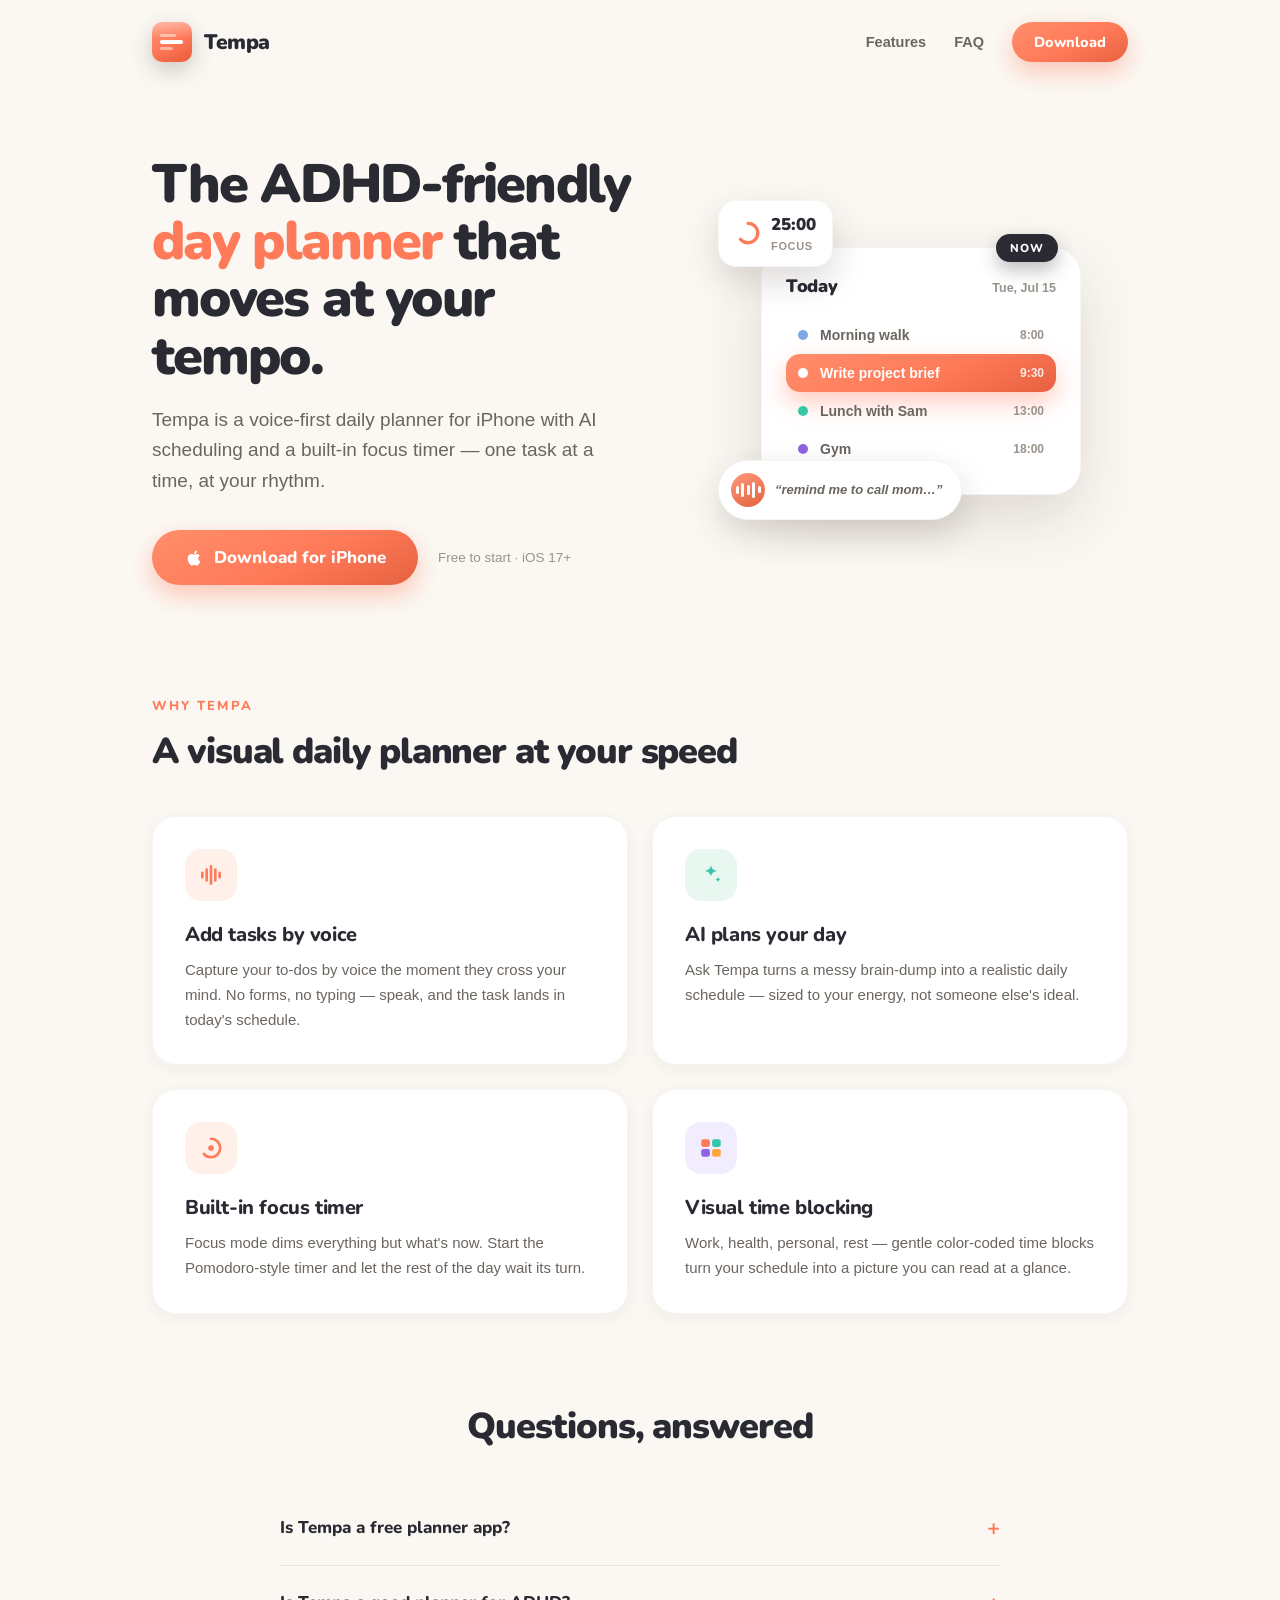
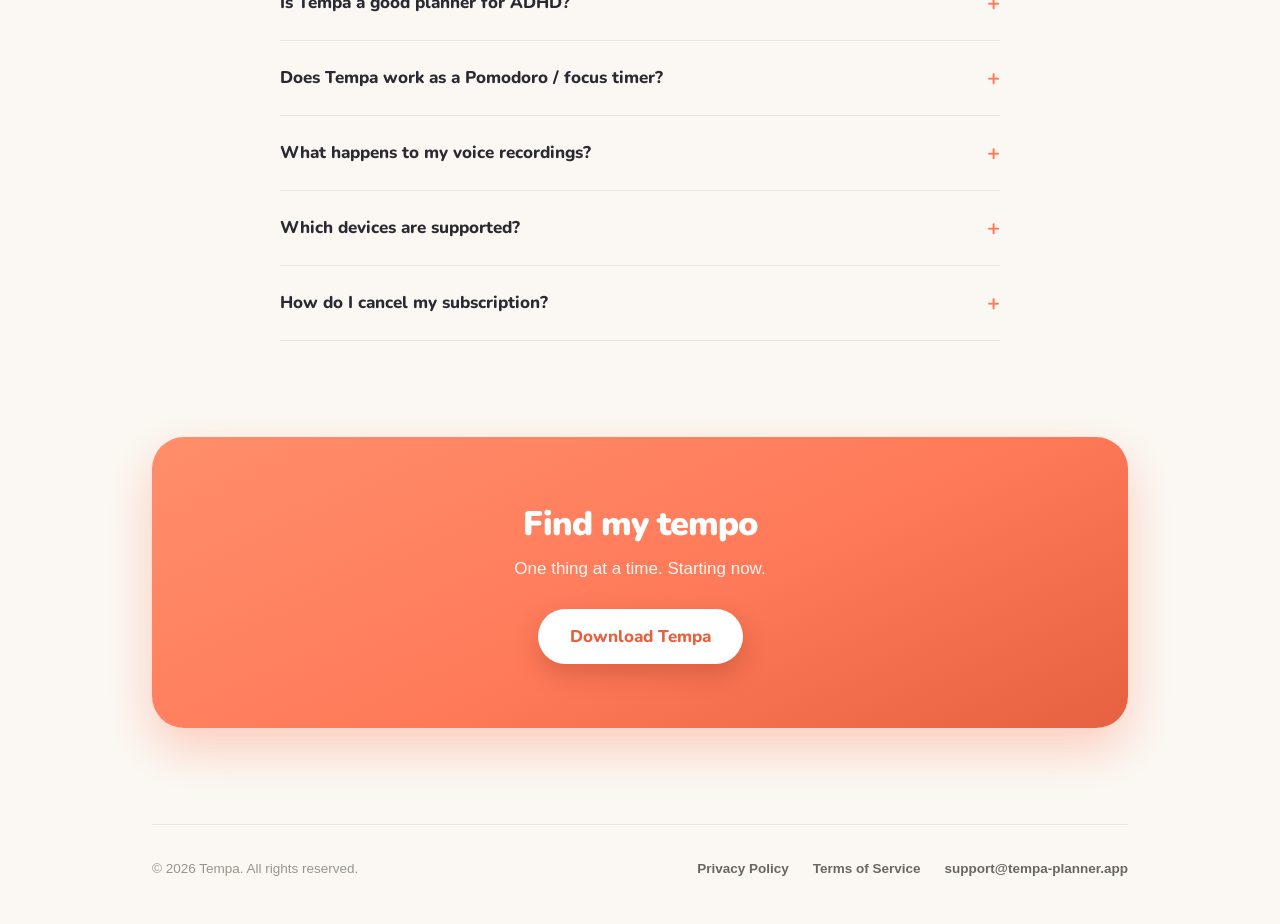
==== website/index.html @ 5f845cf4 "Voice hero button + instant in-app language switching The Speak it button becomes the input card's h" ====
<!doctype html>
<html lang="en">
<head>
  <meta charset="utf-8" />
  <title>Tempa — ADHD-Friendly Day Planner & Focus App for iPhone</title>
  <meta name="viewport" content="width=device-width, initial-scale=1" />
  <meta name="description" content="Tempa is a visual day planner for iPhone with voice input, AI scheduling and a focus timer. Built for ADHD brains — plan one thing at a time. Free to start." />
  <link rel="canonical" href="https://tempa-planner.app/" />
  <meta property="og:type" content="website" />
  <meta property="og:site_name" content="Tempa" />
  <meta property="og:title" content="Tempa — ADHD-Friendly Day Planner & Focus App for iPhone" />
  <meta property="og:description" content="A visual day planner with voice input, AI scheduling and a focus timer. Plan one thing at a time. Free to start." />
  <meta property="og:url" content="https://tempa-planner.app/" />
  <meta name="twitter:card" content="summary" />
  <meta name="twitter:title" content="Tempa — ADHD-Friendly Day Planner & Focus App for iPhone" />
  <meta name="twitter:description" content="A visual day planner with voice input, AI scheduling and a focus timer. Plan one thing at a time. Free to start." />
  <link rel="preconnect" href="https://fonts.googleapis.com" />
  <link rel="preconnect" href="https://fonts.gstatic.com" crossorigin="anonymous" />
  <link href="https://fonts.googleapis.com/css2?family=Nunito:wght@600;700;800;900&display=swap" rel="stylesheet" />
  <link rel="stylesheet" href="site.css" />
  <style>
    /* hero */
    .hero { padding: 72px 0 40px; display: grid; grid-template-columns: 1.1fr 0.9fr; gap: 56px; align-items: center; }
    .hero h1 { font-family: var(--font-head); font-weight: 900; font-size: 54px; line-height: 1.06; letter-spacing: -0.035em; margin: 0 0 20px; }
    .hero h1 em { font-style: normal; color: var(--coral); }
    .hero p { font-size: 19px; line-height: 1.6; color: var(--ink-sec); margin: 0 0 34px; max-width: 460px; }
    .hero-cta { display: flex; align-items: center; gap: 20px; flex-wrap: wrap; }
    .hero-note { font-size: 13.5px; color: var(--ink-ter); font-weight: 500; }

    /* hero visual: floating day-plan composition */
    .hero-visual { display: flex; align-items: center; justify-content: center; position: relative; min-height: 420px; }
    .pulse-ring { position: absolute; border-radius: 50%; border: 2px solid rgba(255,122,89,0.22); }
    .day-card { position: relative; width: 320px; background: #fff; border-radius: 28px; padding: 26px 24px; box-shadow: 0 24px 60px rgba(50,30,20,0.14); border: 1px solid rgba(0,0,0,0.04); }
    .day-card .dc-head { display: flex; justify-content: space-between; align-items: baseline; margin-bottom: 18px; }
    .day-card .dc-title { font-family: var(--font-head); font-weight: 900; font-size: 18px; letter-spacing: -0.02em; }
    .day-card .dc-date { font-size: 12.5px; font-weight: 600; color: var(--ink-ter); }
    .task-row { display: flex; align-items: center; gap: 12px; padding: 11px 12px; border-radius: 14px; }
    .task-row .t-dot { width: 10px; height: 10px; border-radius: 50%; flex-shrink: 0; }
    .task-row .t-label { font-size: 14px; font-weight: 600; color: var(--ink-sec); }
    .task-row .t-time { margin-left: auto; font-size: 12px; font-weight: 600; color: var(--ink-ter); }
    .task-row.now { background: linear-gradient(155deg, #FF8E6B, #FF7A59 55%, #E5613F); box-shadow: 0 10px 24px rgba(255,122,89,0.4); }
    .task-row.now .t-label { color: #fff; font-weight: 800; }
    .task-row.now .t-time { color: rgba(255,255,255,0.85); }
    .task-row.now .t-dot { background: #fff; }
    .now-chip { position: absolute; top: -14px; right: 22px; background: var(--ink); color: #fff; font-family: var(--font-head); font-weight: 800; font-size: 11.5px; letter-spacing: 0.08em; text-transform: uppercase; padding: 6px 14px; border-radius: 99px; box-shadow: 0 8px 18px rgba(42,42,51,0.3); }
    .voice-chip { position: absolute; bottom: -26px; left: -44px; display: flex; align-items: center; gap: 10px; background: #fff; border-radius: 99px; padding: 12px 18px 12px 12px; box-shadow: 0 14px 34px rgba(50,30,20,0.16); border: 1px solid rgba(0,0,0,0.04); }
    .voice-chip .v-orb { width: 34px; height: 34px; border-radius: 50%; background: linear-gradient(155deg, #FF9A7C, #E5613F); display: flex; align-items: center; justify-content: center; gap: 2.5px; }
    .voice-chip .v-orb i { display: block; width: 3px; border-radius: 99px; background: #fff; }
    .voice-chip span { font-size: 13px; font-weight: 600; color: var(--ink-sec); font-style: italic; }
    .focus-chip { position: absolute; top: -48px; left: -44px; display: flex; align-items: center; gap: 10px; background: #fff; border-radius: 18px; padding: 12px 16px; box-shadow: 0 14px 34px rgba(50,30,20,0.16); border: 1px solid rgba(0,0,0,0.04); }
    .focus-chip .f-num { font-family: var(--font-head); font-weight: 900; font-size: 17px; color: var(--ink); }
    .focus-chip .f-lbl { font-size: 11px; font-weight: 700; color: var(--ink-ter); text-transform: uppercase; letter-spacing: 0.06em; }

    /* features */
    .features { margin-top: 72px; }
    .kicker { font-family: var(--font-head); font-weight: 800; font-size: 13px; color: var(--coral); letter-spacing: 0.16em; text-transform: uppercase; }
    .features h2, .faq h2 { font-family: var(--font-head); font-weight: 900; font-size: 36px; letter-spacing: -0.03em; margin: 12px 0 40px; }
    .feature-grid { display: grid; grid-template-columns: repeat(2, 1fr); gap: 24px; }
    .feature { background: #fff; border: 1px solid rgba(0,0,0,0.04); border-radius: 24px; padding: 32px; box-shadow: 0 4px 16px rgba(40,30,20,0.05); }
    .feature .glyph { width: 52px; height: 52px; border-radius: 16px; display: flex; align-items: center; justify-content: center; margin-bottom: 20px; }
    .feature h3 { font-family: var(--font-head); font-weight: 800; font-size: 20px; letter-spacing: -0.02em; margin: 0 0 10px; }
    .feature p { font-size: 15px; line-height: 1.65; color: var(--ink-sec); margin: 0; }

    /* faq */
    .faq { margin-top: 88px; max-width: 720px; margin-left: auto; margin-right: auto; }
    .faq h2 { text-align: center; }
    .faq details { border-bottom: 1px solid var(--line); padding: 4px 0; }
    .faq summary { font-family: var(--font-head); font-weight: 800; font-size: 17px; padding: 18px 0; cursor: pointer; list-style: none; display: flex; justify-content: space-between; align-items: center; gap: 16px; }
    .faq summary::-webkit-details-marker { display: none; }
    .faq summary::after { content: "+"; font-size: 22px; color: var(--coral); font-weight: 700; flex-shrink: 0; }
    .faq details[open] summary::after { content: "–"; }
    .faq details p { font-size: 15px; line-height: 1.7; color: var(--ink-sec); margin: 0 0 20px; }

    /* bottom cta */
    .bottom-cta { margin-top: 96px; background: linear-gradient(155deg, #FF8E6B, #FF7A59 55%, #E5613F); border-radius: 32px; padding: 64px 48px; text-align: center; color: #fff; box-shadow: 0 20px 48px rgba(255,122,89,0.35); }
    .bottom-cta h2 { font-family: var(--font-head); font-weight: 900; font-size: 34px; letter-spacing: -0.03em; margin: 0 0 12px; }
    .bottom-cta p { font-size: 17px; opacity: 0.92; margin: 0 0 30px; }
    .btn-white { background: #fff; color: var(--coral-deep); padding: 16px 32px; font-size: 17px; box-shadow: 0 10px 24px rgba(120,30,10,0.25); }
    .btn-white:hover { color: var(--coral-deep); }

    @media (max-width: 820px) {
      .hero { grid-template-columns: 1fr; gap: 48px; padding-top: 32px; }
      .hero h1 { font-size: 38px; }
      .hero p { font-size: 17px; }
      .feature-grid { grid-template-columns: 1fr; }
      .hero-visual { min-height: 0; padding: 40px 0 36px; }
      .pulse-ring { display: none; }
      .day-card { width: 100%; max-width: 320px; }
      .voice-chip { left: -8px; bottom: -30px; }
      .focus-chip { left: -8px; top: -50px; }
      .features h2, .faq h2 { font-size: 29px; }
      .bottom-cta { padding: 48px 24px; border-radius: 26px; }
      .bottom-cta h2 { font-size: 27px; }
      .footer-inner { flex-direction: column; align-items: flex-start; }
    }
    @media (max-width: 560px) {
      .wrap { padding: 0 20px; }
      .nav-links { gap: 16px; }
      .nav-links a:not(.btn) { display: none; }
      .hero h1 { font-size: 33px; }
      .hero-cta { gap: 14px; }
      .btn-primary { width: 100%; justify-content: center; }
      .bottom-cta .btn-white { width: 100%; justify-content: center; }
    }
  </style>
  <script type="application/ld+json">
  {
    "@context": "https://schema.org",
    "@type": "SoftwareApplication",
    "name": "Tempa",
    "operatingSystem": "iOS",
    "applicationCategory": "ProductivityApplication",
    "description": "Tempa is a visual day planner for iPhone with voice input, AI scheduling and a built-in focus timer. Designed ADHD-first: plan one thing at a time.",
    "offers": { "@type": "Offer", "price": "0", "priceCurrency": "USD" },
    "url": "https://tempa-planner.app/"
  }
  </script>
  <script type="application/ld+json">
  {
    "@context": "https://schema.org",
    "@type": "FAQPage",
    "mainEntity": [
      {
        "@type": "Question",
        "name": "Is Tempa a free planner app?",
        "acceptedAnswer": { "@type": "Answer", "text": "Yes — Tempa is free to download and use for core planning. Tempa Plus unlocks unlimited AI planning, focus sessions, and more — with a free trial before anything is charged." }
      },
      {
        "@type": "Question",
        "name": "Is Tempa a good planner for ADHD?",
        "acceptedAnswer": { "@type": "Answer", "text": "Yes. Tempa is designed ADHD-first — one thing at a time, voice capture, gentle nudges. But it works for anyone whose day never fits a rigid planner: restless minds, busy parents, creatives, students." }
      },
      {
        "@type": "Question",
        "name": "Does Tempa work as a Pomodoro / focus timer?",
        "acceptedAnswer": { "@type": "Answer", "text": "Yes. Focus mode has a built-in timer: set the dial, start a session, and Tempa keeps just one task in front of you until the timer ends." }
      },
      {
        "@type": "Question",
        "name": "What happens to my voice recordings?",
        "acceptedAnswer": { "@type": "Answer", "text": "Voice input is transcribed to create your tasks and is not stored longer than needed for that. See our Privacy Policy for details." }
      },
      {
        "@type": "Question",
        "name": "Which devices are supported?",
        "acceptedAnswer": { "@type": "Answer", "text": "Tempa is available for iPhone (iOS 17 and later). iPad and Android are on the roadmap." }
      },
      {
        "@type": "Question",
        "name": "How do I cancel my subscription?",
        "acceptedAnswer": { "@type": "Answer", "text": "Subscriptions are managed by the App Store. Open Settings → your name → Subscriptions on your iPhone, choose Tempa, and tap Cancel. You keep access until the end of the paid period." }
      }
    ]
  }
  </script>
</head>
<body>
  <div class="wrap">
    <nav class="nav">
      <a class="nav-brand" href="/">
        <span class="app-icon" style="width: 40px; height: 40px; border-radius: 10px; padding: 9px 0 9px 8px; gap: 3px;">
          <span class="bar" style="width: 16px; height: 3.5px;"></span>
          <span class="bar on" style="width: 23px; height: 3.5px;"></span>
          <span class="bar" style="width: 13px; height: 3.5px;"></span>
        </span>
        Tempa
      </a>
      <div class="nav-links">
        <a href="#features">Features</a>
        <a href="#faq">FAQ</a>
        <a class="btn btn-primary" style="padding: 10px 22px; font-size: 14.5px;" href="#download">Download</a>
      </div>
    </nav>

    <header class="hero" id="download">
      <div>
        <h1>The ADHD-friendly <em>day planner</em> that moves at your tempo.</h1>
        <p>Tempa is a voice-first daily planner for iPhone with AI scheduling and a built-in focus timer — one task at a time, at your rhythm.</p>
        <div class="hero-cta">
          <a class="btn btn-primary" href="#download">
            <svg width="20" height="20" viewBox="0 0 24 24" fill="currentColor" aria-hidden="true"><path d="M17.05 20.28c-.98.95-2.05.8-3.08.35-1.09-.46-2.09-.48-3.24 0-1.44.62-2.2.44-3.06-.35C2.79 15.25 3.51 7.59 9.05 7.31c1.35.07 2.29.74 3.08.8 1.18-.24 2.31-.93 3.57-.84 1.51.12 2.65.72 3.4 1.8-3.12 1.87-2.38 5.98.48 7.13-.57 1.5-1.31 2.99-2.53 4.08zM12.03 7.25c-.15-2.23 1.66-4.07 3.74-4.25.29 2.58-2.34 4.5-3.74 4.25z"/></svg>
            Download for iPhone
          </a>
          <span class="hero-note">Free to start · iOS 17+</span>
        </div>
      </div>
      <div class="hero-visual">
        <div class="day-card">
          <span class="now-chip">Now</span>
          <div class="dc-head">
            <span class="dc-title">Today</span>
            <span class="dc-date">Tue, Jul 15</span>
          </div>
          <div class="task-row">
            <span class="t-dot" style="background: #7FA7E6;"></span>
            <span class="t-label">Morning walk</span>
            <span class="t-time">8:00</span>
          </div>
          <div class="task-row now">
            <span class="t-dot"></span>
            <span class="t-label">Write project brief</span>
            <span class="t-time">9:30</span>
          </div>
          <div class="task-row">
            <span class="t-dot" style="background: #36C7A8;"></span>
            <span class="t-label">Lunch with Sam</span>
            <span class="t-time">13:00</span>
          </div>
          <div class="task-row">
            <span class="t-dot" style="background: #8E63E0;"></span>
            <span class="t-label">Gym</span>
            <span class="t-time">18:00</span>
          </div>
          <div class="voice-chip">
            <span class="v-orb"><i style="height: 8px;"></i><i style="height: 14px;"></i><i style="height: 10px;"></i><i style="height: 16px;"></i><i style="height: 7px;"></i></span>
            <span>“remind me to call mom…”</span>
          </div>
          <div class="focus-chip">
            <svg width="26" height="26" viewBox="0 0 24 24" fill="none" aria-hidden="true"><circle cx="12" cy="12" r="9" stroke="#FF7A59" stroke-width="3" stroke-dasharray="36 21" stroke-linecap="round" transform="rotate(-90 12 12)"></circle></svg>
            <span><span class="f-num">25:00</span><br /><span class="f-lbl">Focus</span></span>
          </div>
        </div>
      </div>
    </header>

    <section class="features" id="features">
      <div class="kicker">Why Tempa</div>
      <h2>A visual daily planner at your speed</h2>
      <div class="feature-grid">
        <div class="feature">
          <div class="glyph" style="background: var(--cream-warm);">
            <svg width="26" height="26" viewBox="0 0 24 24" fill="none" aria-hidden="true"><path d="M4 10v4M8 7v10M12 4v16M16 7v10M20 10v4" stroke="#FF7A59" stroke-width="2.4" stroke-linecap="round"/></svg>
          </div>
          <h3>Add tasks by voice</h3>
          <p>Capture your to-dos by voice the moment they cross your mind. No forms, no typing — speak, and the task lands in today's schedule.</p>
        </div>
        <div class="feature">
          <div class="glyph" style="background: #E9F7F1;">
            <svg width="26" height="26" viewBox="0 0 24 24" fill="none" aria-hidden="true"><path d="M12 3c.6 3.4 2.4 4.6 5.6 5.2-3.2.6-5 1.8-5.6 5.2-.6-3.4-2.4-4.6-5.6-5.2C9.6 7.6 11.4 6.4 12 3z" fill="#36C7A8"/><path d="M18.5 13.5c.3 1.7 1.2 2.3 2.8 2.6-1.6.3-2.5.9-2.8 2.6-.3-1.7-1.2-2.3-2.8-2.6 1.6-.3 2.5-.9 2.8-2.6z" fill="#36C7A8"/></svg>
          </div>
          <h3>AI plans your day</h3>
          <p>Ask Tempa turns a messy brain-dump into a realistic daily schedule — sized to your energy, not someone else's ideal.</p>
        </div>
        <div class="feature">
          <div class="glyph" style="background: var(--cream-warm);">
            <svg width="26" height="26" viewBox="0 0 24 24" fill="none" aria-hidden="true"><circle cx="12" cy="12" r="8.5" stroke="#FF7A59" stroke-width="2.4" stroke-dasharray="34 20" stroke-linecap="round" transform="rotate(-90 12 12)"/><circle cx="12" cy="12" r="2.6" fill="#FF7A59"/></svg>
          </div>
          <h3>Built-in focus timer</h3>
          <p>Focus mode dims everything but what's now. Start the Pomodoro-style timer and let the rest of the day wait its turn.</p>
        </div>
        <div class="feature">
          <div class="glyph" style="background: #F2ECFF;">
            <svg width="26" height="26" viewBox="0 0 24 24" fill="none" aria-hidden="true"><rect x="3" y="4" width="8" height="7" rx="2" fill="#FF7A59"/><rect x="13" y="4" width="8" height="7" rx="2" fill="#36C7A8"/><rect x="3" y="13" width="8" height="7" rx="2" fill="#8E63E0"/><rect x="13" y="13" width="8" height="7" rx="2" fill="#FFA53D"/></svg>
          </div>
          <h3>Visual time blocking</h3>
          <p>Work, health, personal, rest — gentle color-coded time blocks turn your schedule into a picture you can read at a glance.</p>
        </div>
      </div>
    </section>

    <section class="faq" id="faq">
      <h2>Questions, answered</h2>
      <details>
        <summary>Is Tempa a free planner app?</summary>
        <p>Yes — Tempa is free to download and use for core planning. Tempa Plus unlocks unlimited AI planning, focus sessions, and more — with a free trial before anything is charged.</p>
      </details>
      <details>
        <summary>Is Tempa a good planner for ADHD?</summary>
        <p>Yes. Tempa is designed ADHD-first — one thing at a time, voice capture, gentle nudges. But it works for anyone whose day never fits a rigid planner: restless minds, busy parents, creatives, students.</p>
      </details>
      <details>
        <summary>Does Tempa work as a Pomodoro / focus timer?</summary>
        <p>Yes. Focus mode has a built-in timer: set the dial, start a session, and Tempa keeps just one task in front of you until the timer ends.</p>
      </details>
      <details>
        <summary>What happens to my voice recordings?</summary>
        <p>Voice input is transcribed to create your tasks and is not stored longer than needed for that. See our <a href="privacy.html">Privacy Policy</a> for details.</p>
      </details>
      <details>
        <summary>Which devices are supported?</summary>
        <p>Tempa is available for iPhone (iOS 17 and later). iPad and Android are on the roadmap.</p>
      </details>
      <details>
        <summary>How do I cancel my subscription?</summary>
        <p>Subscriptions are managed by the App Store. Open Settings → your name → Subscriptions on your iPhone, choose Tempa, and tap Cancel. You keep access until the end of the paid period.</p>
      </details>
    </section>

    <section class="bottom-cta">
      <h2>Find my tempo</h2>
      <p>One thing at a time. Starting now.</p>
      <a class="btn btn-white" href="#download">Download Tempa</a>
    </section>

    <footer class="footer">
      <div class="footer-inner">
        <span class="muted">© 2026 Tempa. All rights reserved.</span>
        <div class="footer-links">
          <a href="privacy.html">Privacy Policy</a>
          <a href="terms.html">Terms of Service</a>
          <a href="mailto:support@tempa-planner.app">support@tempa-planner.app</a>
        </div>
      </div>
    </footer>
  </div>
</body>
</html>
---- website/site.css ----
/* Tempa marketing site — shared styles */
:root {
  --coral: #FF7A59;
  --coral-lite: #FF9A7C;
  --coral-deep: #E5613F;
  --teal: #36C7A8;
  --ink: #2A2A33;
  --ink-sec: #6B6560;
  --ink-ter: #9A938C;
  --cream: #FBF8F3;
  --cream-warm: #FFF1EA;
  --line: #EDE5D9;
  --font-head: "Nunito", "SF Pro Rounded", -apple-system, sans-serif;
  --font-body: -apple-system, "SF Pro Text", "Segoe UI", sans-serif;
}
* { box-sizing: border-box; }
html, body { margin: 0; padding: 0; background: var(--cream); color: var(--ink); font-family: var(--font-body); }
a { color: var(--coral-deep); text-decoration: none; }
a:hover { color: var(--coral); text-decoration: underline; }

.wrap { max-width: 1040px; margin: 0 auto; padding: 0 32px; }

/* nav */
.nav { display: flex; align-items: center; justify-content: space-between; padding: 22px 0; }
.nav-brand { display: flex; align-items: center; gap: 12px; font-family: var(--font-head); font-weight: 900; font-size: 21px; color: var(--ink); letter-spacing: -0.02em; }
.nav-brand:hover { text-decoration: none; color: var(--ink); }
.nav-links { display: flex; gap: 28px; align-items: center; }
.nav-links a:not(.btn) { font-size: 14.5px; font-weight: 600; color: var(--ink-sec); }
.nav-links a:not(.btn):hover { color: var(--coral-deep); text-decoration: none; }
.nav-links a.btn-primary, .nav-links a.btn-primary:hover { color: #fff; }

/* app icon (Now · Coral) */
.app-icon { position: relative; background: linear-gradient(155deg, #FF9A7C 0%, #FF7A59 50%, #E85C39 100%); display: flex; flex-direction: column; justify-content: center; align-items: flex-start; overflow: hidden; box-shadow: 0 8px 22px rgba(50,30,20,0.22); }
.app-icon::before { content: ""; position: absolute; inset: 0; background: linear-gradient(180deg, rgba(255,255,255,0.3), rgba(255,255,255,0) 40%); pointer-events: none; }
.app-icon .bar { border-radius: 99px; background: rgba(255,255,255,0.45); }
.app-icon .bar.on { background: #fff; }

/* buttons */
.btn { display: inline-flex; align-items: center; gap: 10px; font-family: var(--font-head); font-weight: 800; border-radius: 99px; cursor: pointer; transition: transform 0.15s ease, box-shadow 0.15s ease; }
.btn:hover { text-decoration: none; transform: translateY(-1px); }
.btn-primary { background: linear-gradient(155deg, #FF8E6B, #FF7A59 55%, #E5613F); color: #fff; padding: 16px 32px; font-size: 17px; box-shadow: 0 10px 24px rgba(255,122,89,0.4); }
.btn-primary:hover { color: #fff; box-shadow: 0 14px 30px rgba(255,122,89,0.5); }

/* footer */
.footer { border-top: 1px solid var(--line); margin-top: 96px; padding: 36px 0 48px; }
.footer-inner { display: flex; justify-content: space-between; align-items: center; flex-wrap: wrap; gap: 18px; }
.footer .muted { font-size: 13.5px; color: var(--ink-ter); }
.footer-links { display: flex; gap: 24px; }
.footer-links a { font-size: 13.5px; font-weight: 600; color: var(--ink-sec); }

/* policy pages */
.policy { max-width: 720px; margin: 0 auto; padding: 24px 32px 0; }
.policy h1 { font-family: var(--font-head); font-weight: 900; font-size: 38px; letter-spacing: -0.03em; margin: 40px 0 8px; }
.policy .updated { font-size: 14px; color: var(--ink-ter); font-weight: 500; margin-bottom: 36px; }
.policy h2 { font-family: var(--font-head); font-weight: 800; font-size: 22px; letter-spacing: -0.02em; margin: 40px 0 12px; }
.policy p, .policy li { font-size: 15.5px; line-height: 1.7; color: #4A453F; }
.policy ul { padding-left: 22px; }
.policy li { margin-bottom: 8px; }
.policy strong { color: var(--ink); }

@media (max-width: 560px) {
  .policy { padding: 12px 20px 0; }
  .policy h1 { font-size: 30px; margin-top: 24px; }
  .policy h2 { font-size: 19px; }
}
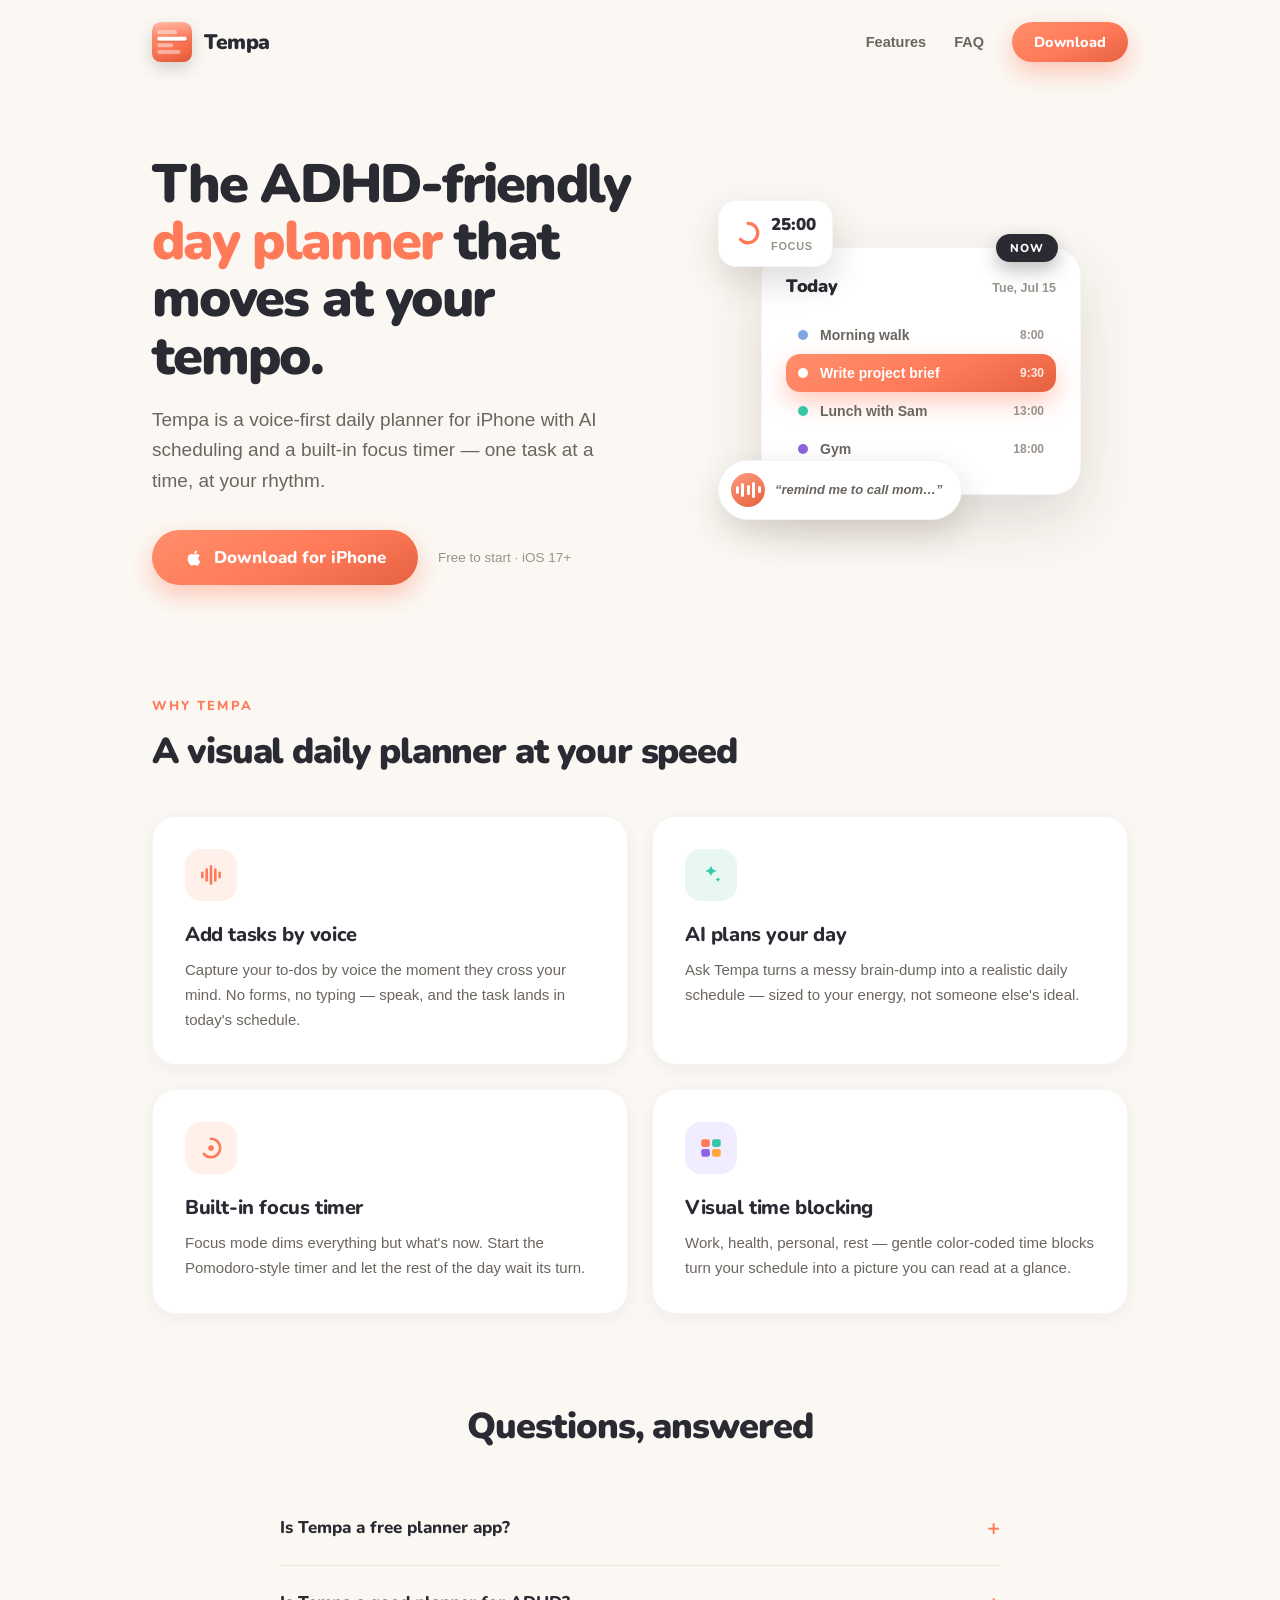
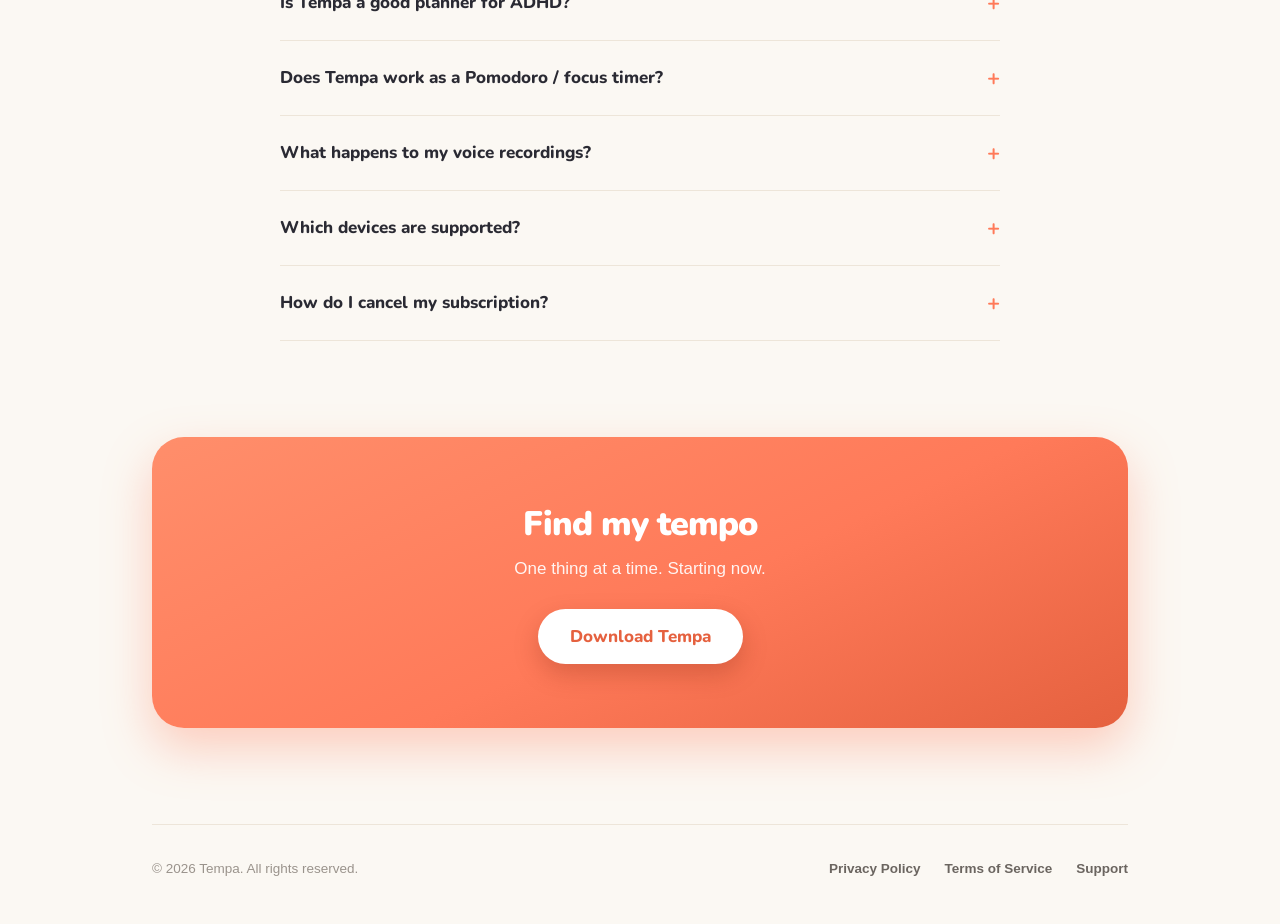
==== commit 202ee69a: "Website: support page, GA4 funnel analytics, expanded legal pages Adds support.html and a shared bra" ====
--- a/website/index.html
+++ b/website/index.html
@@ -18,6 +18,7 @@
   <link rel="preconnect" href="https://fonts.gstatic.com" crossorigin="anonymous" />
   <link href="https://fonts.googleapis.com/css2?family=Nunito:wght@600;700;800;900&display=swap" rel="stylesheet" />
   <link rel="stylesheet" href="site.css" />
+  <script src="site-analytics.js" defer></script>
   <style>
     /* hero */
     .hero { padding: 72px 0 40px; display: grid; grid-template-columns: 1.1fr 0.9fr; gap: 56px; align-items: center; }
@@ -158,17 +159,13 @@
   <div class="wrap">
     <nav class="nav">
       <a class="nav-brand" href="/">
-        <span class="app-icon" style="width: 40px; height: 40px; border-radius: 10px; padding: 9px 0 9px 8px; gap: 3px;">
-          <span class="bar" style="width: 16px; height: 3.5px;"></span>
-          <span class="bar on" style="width: 23px; height: 3.5px;"></span>
-          <span class="bar" style="width: 13px; height: 3.5px;"></span>
-        </span>
+        <img class="brand-icon" src="tempa-icon.png" width="40" height="40" alt="" />
         Tempa
       </a>
       <div class="nav-links">
         <a href="#features">Features</a>
         <a href="#faq">FAQ</a>
-        <a class="btn btn-primary" style="padding: 10px 22px; font-size: 14.5px;" href="#download">Download</a>
+        <a class="btn btn-primary" style="padding: 10px 22px; font-size: 14.5px;" href="#download" data-download data-cta="nav">Download</a>
       </div>
     </nav>
 
@@ -177,7 +174,7 @@
         <h1>The ADHD-friendly <em>day planner</em> that moves at your tempo.</h1>
         <p>Tempa is a voice-first daily planner for iPhone with AI scheduling and a built-in focus timer — one task at a time, at your rhythm.</p>
         <div class="hero-cta">
-          <a class="btn btn-primary" href="#download">
+          <a class="btn btn-primary" href="#download" data-download data-cta="hero">
             <svg width="20" height="20" viewBox="0 0 24 24" fill="currentColor" aria-hidden="true"><path d="M17.05 20.28c-.98.95-2.05.8-3.08.35-1.09-.46-2.09-.48-3.24 0-1.44.62-2.2.44-3.06-.35C2.79 15.25 3.51 7.59 9.05 7.31c1.35.07 2.29.74 3.08.8 1.18-.24 2.31-.93 3.57-.84 1.51.12 2.65.72 3.4 1.8-3.12 1.87-2.38 5.98.48 7.13-.57 1.5-1.31 2.99-2.53 4.08zM12.03 7.25c-.15-2.23 1.66-4.07 3.74-4.25.29 2.58-2.34 4.5-3.74 4.25z"/></svg>
             Download for iPhone
           </a>
@@ -289,7 +286,7 @@
     <section class="bottom-cta">
       <h2>Find my tempo</h2>
       <p>One thing at a time. Starting now.</p>
-      <a class="btn btn-white" href="#download">Download Tempa</a>
+      <a class="btn btn-white" href="#download" data-download data-cta="bottom">Download Tempa</a>
     </section>
 
     <footer class="footer">
@@ -298,7 +295,7 @@
         <div class="footer-links">
           <a href="privacy.html">Privacy Policy</a>
           <a href="terms.html">Terms of Service</a>
-          <a href="mailto:support@tempa-planner.app">support@tempa-planner.app</a>
+          <a href="support.html">Support</a>
         </div>
       </div>
     </footer>
--- a/website/site.css
+++ b/website/site.css
@@ -29,11 +29,8 @@
 .nav-links a:not(.btn):hover { color: var(--coral-deep); text-decoration: none; }
 .nav-links a.btn-primary, .nav-links a.btn-primary:hover { color: #fff; }
 
-/* app icon (Now · Coral) */
-.app-icon { position: relative; background: linear-gradient(155deg, #FF9A7C 0%, #FF7A59 50%, #E85C39 100%); display: flex; flex-direction: column; justify-content: center; align-items: flex-start; overflow: hidden; box-shadow: 0 8px 22px rgba(50,30,20,0.22); }
-.app-icon::before { content: ""; position: absolute; inset: 0; background: linear-gradient(180deg, rgba(255,255,255,0.3), rgba(255,255,255,0) 40%); pointer-events: none; }
-.app-icon .bar { border-radius: 99px; background: rgba(255,255,255,0.45); }
-.app-icon .bar.on { background: #fff; }
+/* app icon — the real App Store artwork; radius matches the artwork's own corners */
+.brand-icon { width: 40px; height: 40px; border-radius: 22%; display: block; flex-shrink: 0; box-shadow: 0 6px 16px rgba(50,30,20,0.18); }
 
 /* buttons */
 .btn { display: inline-flex; align-items: center; gap: 10px; font-family: var(--font-head); font-weight: 800; border-radius: 99px; cursor: pointer; transition: transform 0.15s ease, box-shadow 0.15s ease; }
@@ -58,8 +55,24 @@
 .policy li { margin-bottom: 8px; }
 .policy strong { color: var(--ink); }
 
+/* language switcher (policy pages) */
+.lang-switch { display: flex; flex-wrap: wrap; align-items: center; gap: 8px; margin: -20px 0 8px; }
+.lang-switch .globe { display: flex; color: var(--ink-ter); margin-right: 2px; }
+.lang-switch a { font-family: var(--font-head); font-size: 13px; font-weight: 700; color: var(--ink-sec); background: #fff; border: 1px solid var(--line); border-radius: 99px; padding: 6px 13px; line-height: 1.2; transition: border-color 0.15s ease, color 0.15s ease; }
+.lang-switch a:hover { color: var(--coral-deep); border-color: var(--coral); text-decoration: none; }
+.lang-switch a[aria-current="page"] { background: var(--coral); border-color: var(--coral); color: #fff; }
+.lang-switch + #policy-body > h2:first-child { margin-top: 36px; }
+.lang-switch + #policy-body > p:first-child { margin-top: 28px; }
+
 @media (max-width: 560px) {
   .policy { padding: 12px 20px 0; }
   .policy h1 { font-size: 30px; margin-top: 24px; }
   .policy h2 { font-size: 19px; }
+  .lang-switch { gap: 6px; }
+  .lang-switch a { font-size: 12.5px; padding: 5px 11px; }
+  /* policy pages: the brand already links home; keep only the sibling document link and never let it wrap */
+  .nav-brand { flex-shrink: 0; }
+  .nav-links { gap: 16px; }
+  .nav-links a:not(.btn) { font-size: 13.5px; white-space: nowrap; }
+  #nav-home { display: none; }
 }
